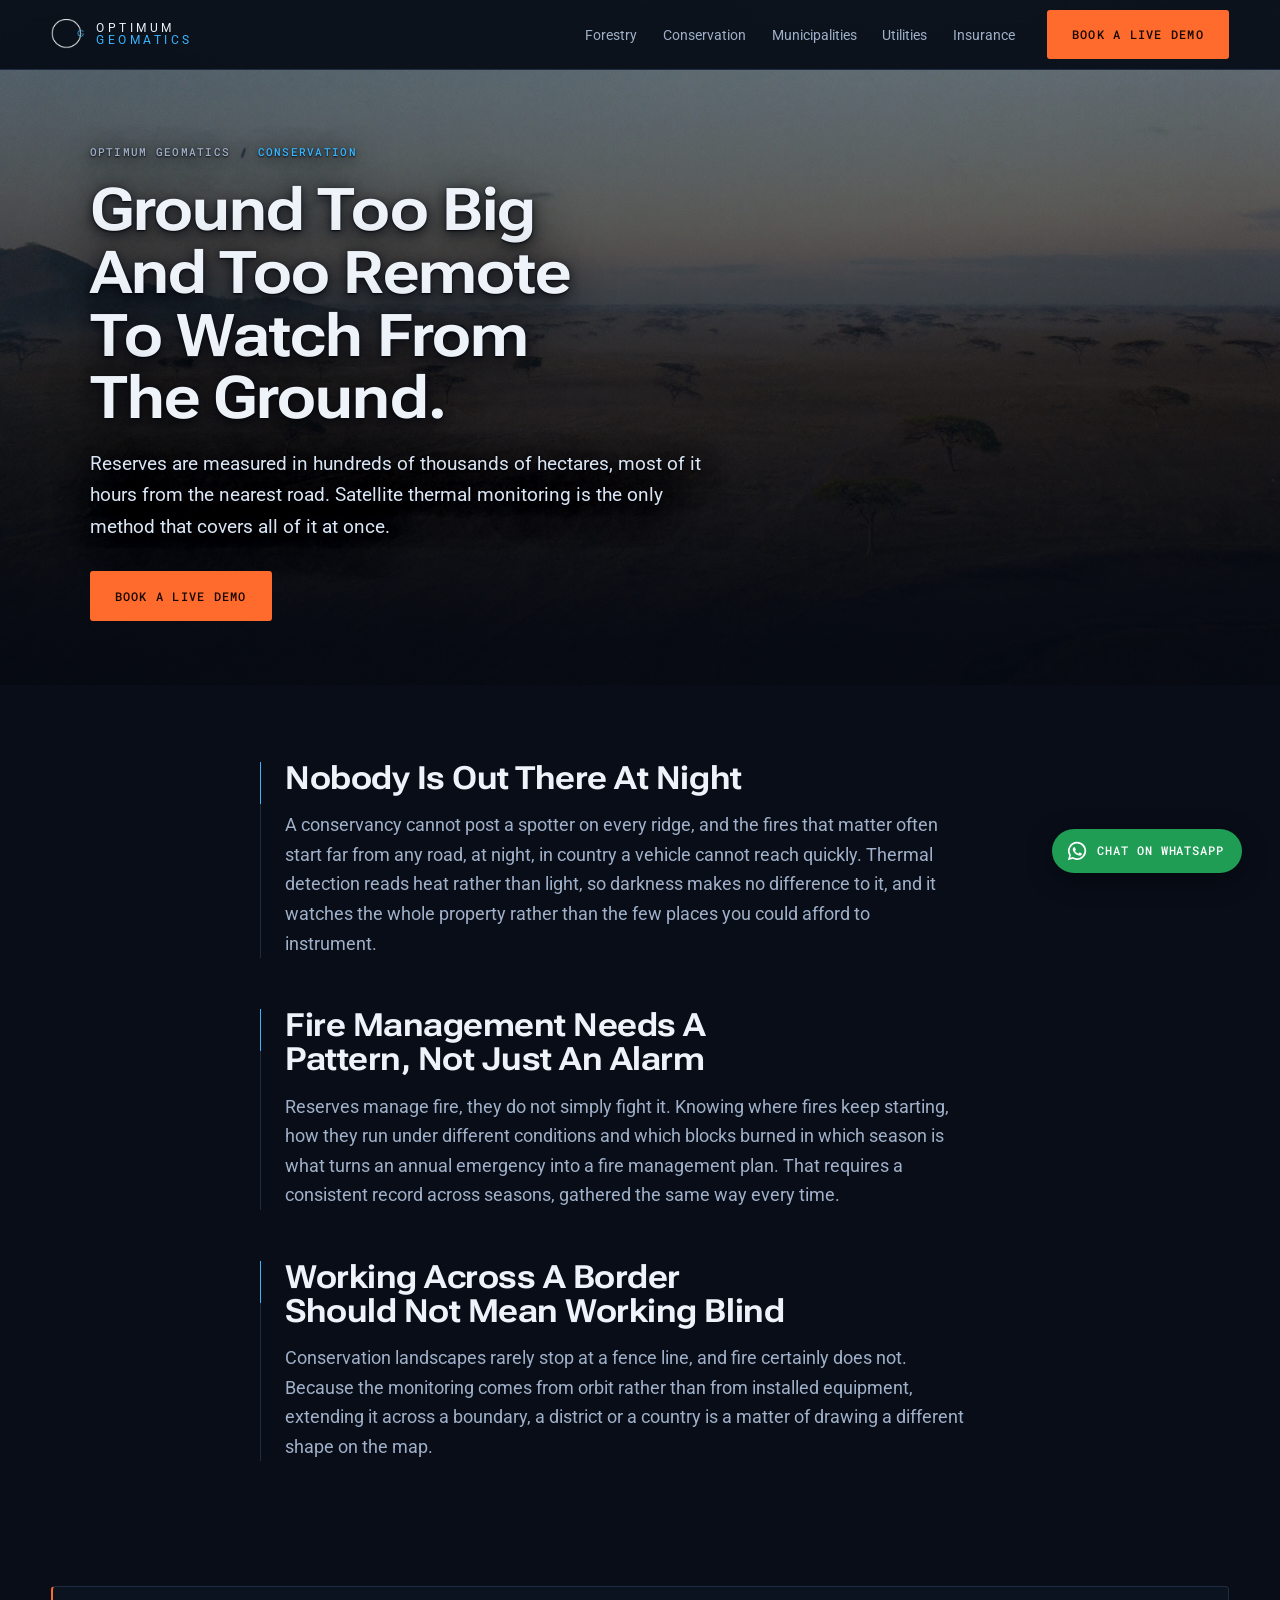
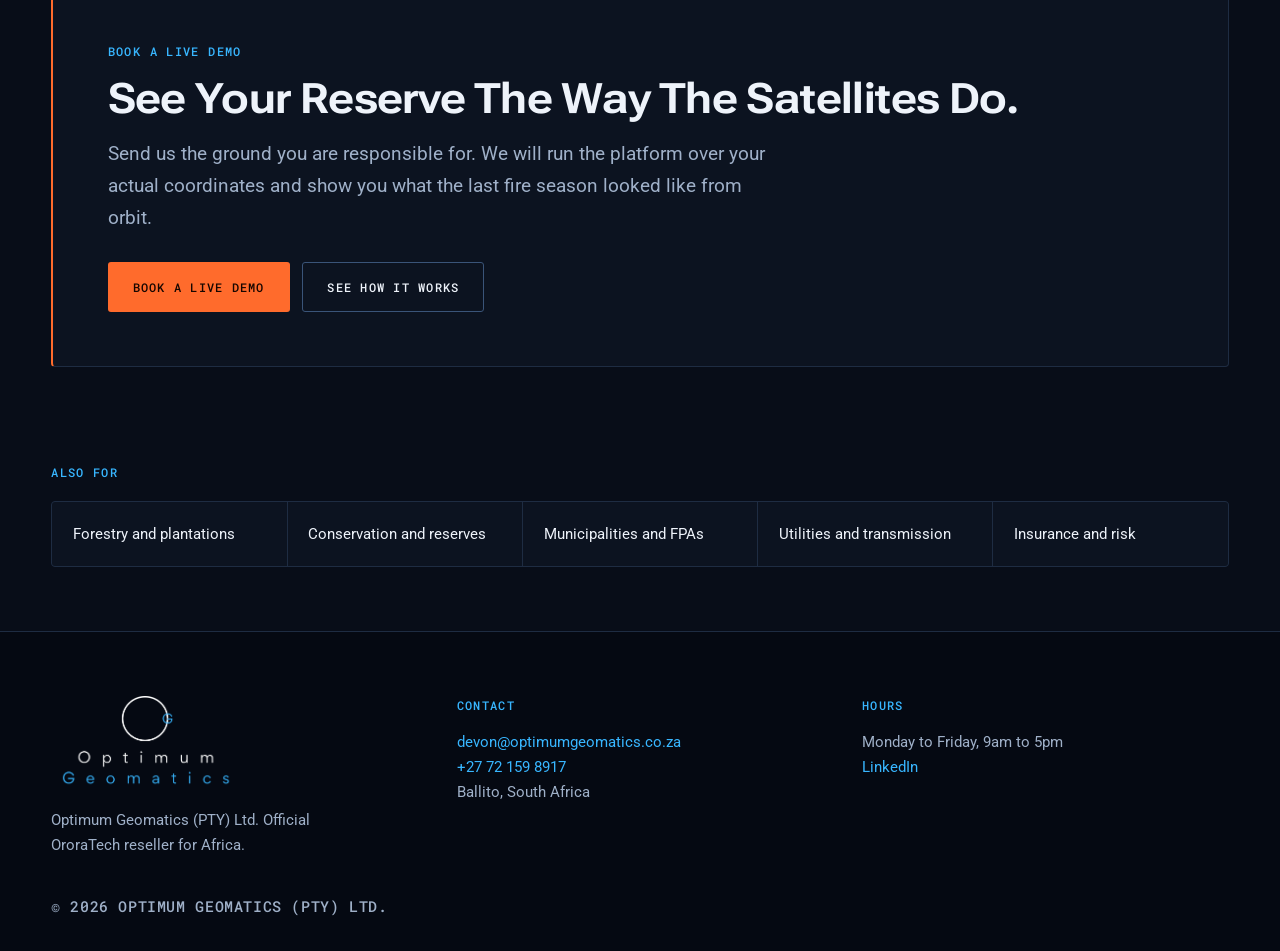
==== conservation/index.html @ ef91b42f "Five industry pages at clean URLs /forestry/ /conservation/ /municipalities/ /utilities/ /insurance/" ====
<!doctype html>
<html lang="en">
<head>
<meta charset="utf-8">
<meta name="viewport" content="width=device-width, initial-scale=1">
<link rel="canonical" href="https://optimumgeomatics.co.za/conservation/">
<title>Wildfire Monitoring For Reserves And Conservancies | Optimum Geomatics</title>
<meta name="description" content="Satellite wildfire detection for national parks, reserves and conservancies across Africa. Monitor remote ground that no tower or patrol can reach.">
<meta name="theme-color" content="#080d18">
<link rel="icon" href="data:image/svg+xml,%3Csvg xmlns='http://www.w3.org/2000/svg' viewBox='0 0 32 32'%3E%3Crect width='32' height='32' rx='7' fill='%23080d18'/%3E%3Ctext x='16' y='23' font-family='Roboto,Arial,sans-serif' font-size='21' font-weight='700' fill='%2338b6ff' text-anchor='middle'%3EG%3C/text%3E%3C/svg%3E">
<meta property="og:type" content="article">
<meta property="og:title" content="Wildfire Monitoring For Reserves And Conservancies | Optimum Geomatics">
<meta property="og:description" content="Satellite wildfire detection for national parks, reserves and conservancies across Africa. Monitor remote ground that no tower or patrol can reach.">
<meta property="og:url" content="https://optimumgeomatics.co.za/conservation/">
<meta property="og:image" content="https://optimumgeomatics.co.za/assets/ind-conservation.jpg">
<meta name="twitter:card" content="summary_large_image">
<script type="application/ld+json">
{"@context":"https://schema.org","@type":"WebPage",
 "url":"https://optimumgeomatics.co.za/conservation/","name":"Wildfire Monitoring For Reserves And Conservancies | Optimum Geomatics","description":"Satellite wildfire detection for national parks, reserves and conservancies across Africa. Monitor remote ground that no tower or patrol can reach.",
 "isPartOf":{"@type":"WebSite","url":"https://optimumgeomatics.co.za/"},
 "about":{"@type":"Service","name":"Ground Too Big And Too Remote To Watch From The Ground.","provider":{"@type":"Organization","name":"Optimum Geomatics (PTY) Ltd","url":"https://optimumgeomatics.co.za/"}},
 "breadcrumb":{"@type":"BreadcrumbList","itemListElement":[
   {"@type":"ListItem","position":1,"name":"Home","item":"https://optimumgeomatics.co.za/"},
   {"@type":"ListItem","position":2,"name":"Conservation","item":"https://optimumgeomatics.co.za/conservation/"}]}}
</script>
<link rel="preload" href="../assets/fonts/robotoflex-latin.woff2" as="font" type="font/woff2" crossorigin>
<link rel="preload" href="../assets/fonts/roboto-latin.woff2" as="font" type="font/woff2" crossorigin>
<link rel="stylesheet" href="../assets/site.css">
<link rel="stylesheet" href="../assets/page.css">
</head>
<body class="subpage">
<a class="skip" href="#main">Skip to content</a>
<div class="env" aria-hidden="true"><div class="env-glow"></div></div>

<nav class="nav solid" aria-label="Main">
  <a class="brand" href="../" aria-label="Optimum Geomatics, home">
    <img class="brand-mark" src="../assets/mark.png" alt="" aria-hidden="true" width="176" height="155">
    <span class="brand-word" aria-hidden="true"><span>Optimum</span><span>Geomatics</span></span>
  </a>
  <ul class="nav-links">
    <li><a href="../forestry/">Forestry</a></li>
    <li><a href="../conservation/">Conservation</a></li>
    <li><a href="../municipalities/">Municipalities</a></li>
    <li><a href="../utilities/">Utilities</a></li>
    <li><a href="../insurance/">Insurance</a></li>
  </ul>
  <a class="btn btn-accent nav-cta" href="../#demo">Book a live demo</a>
</nav>

<header class="phero">
  <img class="phero-img" src="../assets/ind-conservation.jpg" alt="Open African bushveld at first light with scattered acacia trees stretching to the horizon" width="1800" height="1012" fetchpriority="high">
  <div class="phero-inner">
    <nav class="crumbs mono" aria-label="Breadcrumb">
      <a href="../">Optimum Geomatics</a> <span aria-hidden="true">/</span> <span>Conservation</span>
    </nav>
    <h1>Ground Too Big And Too Remote To Watch From The Ground.</h1>
    <p class="lede">Reserves are measured in hundreds of thousands of hectares, most of it hours from the nearest road. Satellite thermal monitoring is the only method that covers all of it at once.</p>
    <a class="btn btn-accent" href="../#demo">Book a live demo</a>
  </div>
</header>

<main id="main" tabindex="-1">
  <section class="prose">
    <article class="pblock reveal">
      <h2>Nobody is out there at night</h2>
      <p>A conservancy cannot post a spotter on every ridge, and the fires that matter often start far from any road, at night, in country a vehicle cannot reach quickly. Thermal detection reads heat rather than light, so darkness makes no difference to it, and it watches the whole property rather than the few places you could afford to instrument.</p>
    </article>
    <article class="pblock reveal">
      <h2>Fire management needs a pattern, not just an alarm</h2>
      <p>Reserves manage fire, they do not simply fight it. Knowing where fires keep starting, how they run under different conditions and which blocks burned in which season is what turns an annual emergency into a fire management plan. That requires a consistent record across seasons, gathered the same way every time.</p>
    </article>
    <article class="pblock reveal">
      <h2>Working across a border should not mean working blind</h2>
      <p>Conservation landscapes rarely stop at a fence line, and fire certainly does not. Because the monitoring comes from orbit rather than from installed equipment, extending it across a boundary, a district or a country is a matter of drawing a different shape on the map.</p>
    </article>
  </section>

  <section class="pcta">
    <div class="pcta-inner reveal">
      <p class="kicker mono">BOOK A LIVE DEMO</p>
      <h2>See Your Reserve The Way The Satellites Do.</h2>
      <p class="lede">Send us the ground you are responsible for. We will run the platform over your actual coordinates and show you what the last fire season looked like from orbit.</p>
      <div class="pcta-row">
        <a class="btn btn-accent" href="../#demo">Book a live demo</a>
        <a class="btn btn-ghost" href="../">See how it works</a>
      </div>
    </div>
  </section>

  <section class="pelse">
    <p class="kicker mono">ALSO FOR</p>
    <ul class="pelse-grid">
      <li><a href="../forestry/">Forestry and plantations</a></li>
      <li><a href="../conservation/">Conservation and reserves</a></li>
      <li><a href="../municipalities/">Municipalities and FPAs</a></li>
      <li><a href="../utilities/">Utilities and transmission</a></li>
      <li><a href="../insurance/">Insurance and risk</a></li>
    </ul>
  </section>
</main>

<a class="wa" href="https://wa.me/27721598917" target="_blank" rel="noopener" aria-label="Chat to us on WhatsApp">
  <svg viewBox="0 0 24 24" aria-hidden="true" focusable="false">
    <path fill="currentColor" d="M12.04 2a9.9 9.9 0 0 0-8.5 14.95L2 22l5.2-1.5A9.9 9.9 0 1 0 12.04 2Zm0 1.9a8 8 0 1 1-4.1 14.86l-.3-.18-3.07.88.9-3-.19-.31A8 8 0 0 1 12.04 3.9Zm-3.2 4.02c-.16 0-.42.06-.64.3-.22.24-.85.83-.85 2.02s.87 2.34.99 2.5c.12.16 1.7 2.72 4.19 3.7 2.07.82 2.5.66 2.95.62.45-.04 1.45-.59 1.66-1.17.2-.57.2-1.06.14-1.16-.06-.1-.22-.16-.46-.28-.24-.12-1.45-.72-1.67-.8-.22-.08-.39-.12-.55.12-.16.24-.63.8-.77.96-.14.16-.28.18-.52.06-.24-.12-1.03-.38-1.96-1.21-.72-.65-1.21-1.45-1.35-1.69-.14-.24-.02-.37.1-.49.11-.11.24-.28.36-.42.12-.14.16-.24.24-.4.08-.16.04-.3-.02-.42-.06-.12-.54-1.33-.75-1.82-.19-.46-.39-.4-.54-.41h-.47Z"/>
  </svg>
  <span class="wa-label">Chat on WhatsApp</span>
</a>

<footer class="foot">
  <div class="foot-grid">
    <div>
      <img src="../assets/logo.png" alt="Optimum Geomatics" width="180" height="40" loading="lazy">
      <p class="foot-note">Optimum Geomatics (PTY) Ltd. Official OroraTech reseller for Africa.</p>
    </div>
    <div>
      <h4 class="mono">CONTACT</h4>
      <p><a href="mailto:devon@optimumgeomatics.co.za">devon@optimumgeomatics.co.za</a></p>
      <p><a href="tel:+27721598917">+27 72 159 8917</a></p>
      <p>Ballito, South Africa</p>
    </div>
    <div>
      <h4 class="mono">HOURS</h4>
      <p>Monday to Friday, 9am to 5pm</p>
      <p><a href="https://www.linkedin.com/company/optimum-geomatics/" rel="noopener">LinkedIn</a></p>
    </div>
  </div>
  <p class="foot-legal mono">&copy; 2026 Optimum Geomatics (PTY) Ltd.</p>
</footer>
<script src="../assets/page.js"></script>
</body>
</html>
---- assets/site.css ----
/* Self-hosted fonts. Google Fonts cost two extra hosts (fonts.googleapis.com then
   fonts.gstatic.com), each with its own DNS, TCP and TLS handshake, and the
   stylesheet was render-blocking. On a high-latency link that was ~700ms of dead
   time before a single word could paint. Same-origin, 132 KB, latin only. */
@font-face{font-family:'Roboto Flex';font-style:normal;font-weight:600 800;
  font-stretch:100% 150%;font-display:swap;
  src:url('fonts/robotoflex-latin.woff2') format('woff2')}
@font-face{font-family:'Roboto';font-style:normal;font-weight:400 500;font-display:swap;
  src:url('fonts/roboto-latin.woff2') format('woff2')}
@font-face{font-family:'Roboto Mono';font-style:normal;font-weight:400 500;font-display:swap;
  src:url('fonts/robotomono-latin.woff2') format('woff2')}

/* Optimum Geomatics
   Palette sampled from the hero footage: orbital indigo, cyan airglow, ember fire line.
   Cyan is the eye. Ember is the heat. */

:root{
  --canvas:#080d18;
  --canvas-deep:#050912;
  --panel:#101827;
  --panel-2:#0c1320;
  --panel-line:#1e2c42;
  --border-int:#3a5478;
  --accent:#ff6b2c;
  --accent-hover:#ff8449;
  --accent-muted:rgba(255,107,44,.16);
  --signal:#38b6ff;
  --signal-dim:rgba(56,182,255,.42);
  --signal-muted:rgba(56,182,255,.16);
  --text:#eef3fa;
  --text-2:#9fb0c8;
  --tshadow:0 1px 2px rgba(4,6,12,.95),0 3px 12px rgba(4,6,12,.8),0 10px 44px rgba(4,6,12,.82);
  --ease:cubic-bezier(.22,.61,.36,1);
  --ease-soft:cubic-bezier(.4,0,.2,1);
  --wrap:min(1180px,92vw);
  --display:"Roboto Flex","Roboto",system-ui,sans-serif;
  --body:"Roboto",system-ui,sans-serif;
  --mono:"Roboto Mono",ui-monospace,monospace;
}

*,*::before,*::after{box-sizing:border-box}
html,body{overflow-x:hidden;overflow-x:clip}
html{scroll-behavior:smooth}
body{
  margin:0;background:var(--canvas);color:var(--text);
  font-family:var(--body);font-size:17px;line-height:1.65;
  -webkit-font-smoothing:antialiased;
}
img{max-width:100%;height:auto;display:block}
a{color:var(--signal);text-decoration:none}
a:hover{color:#7cd0ff}
:focus-visible{outline:2px solid var(--signal);outline-offset:3px;border-radius:4px}

.skip{position:absolute;left:-9999px;top:0;z-index:200;background:var(--panel);color:var(--text);padding:.7rem 1.1rem;border-radius:0 0 8px 0}
.skip:focus{left:0}

/* display type: Roboto, widened, so the family stays but the voice changes */
h1,h2,h3,.hs-title{
  font-family:var(--display);font-weight:700;
  text-transform:capitalize;
  font-variation-settings:"wdth" 130;
  letter-spacing:-.015em;line-height:1.06;margin:0;
  text-wrap:balance;
}
h2{font-size:clamp(2rem,4.4vw,3.4rem)}
h3{font-size:clamp(1.15rem,1.7vw,1.4rem);font-variation-settings:"wdth" 118;line-height:1.2}
p{margin:0}
.mono{font-family:var(--mono);font-weight:500;letter-spacing:.12em;text-transform:uppercase;font-size:.72rem}
.kicker{color:var(--signal);margin-bottom:1rem}
.lede{color:var(--text-2);font-size:clamp(1.02rem,1.5vw,1.2rem);max-width:62ch;margin-top:1.1rem}

/* ---------- the one fixed background environment ---------- */
.env{position:fixed;inset:0;z-index:0;pointer-events:none;background:var(--canvas-deep)}
.graticule{position:absolute;inset:-6%;width:112%;height:112%;color:var(--signal);opacity:.06;
  animation:grat 110s linear infinite}
.grat-lines path{fill:none;stroke:currentColor;stroke-width:.6}
@keyframes grat{from{transform:translate3d(0,0,0)}to{transform:translate3d(-40px,-64px,0)}}
.env-glow{position:absolute;inset:0;
  background:radial-gradient(1200px 700px at 78% 8%,rgba(56,182,255,.09),transparent 62%),
             radial-gradient(900px 620px at 12% 88%,rgba(255,107,44,.06),transparent 64%);
  animation:envdrift 90s var(--ease-soft) infinite alternate;animation-delay:-24s}
@keyframes envdrift{from{opacity:.75;transform:translate3d(0,0,0)}to{opacity:1;transform:translate3d(0,-2.5%,0)}}
.motes{position:absolute;inset:0}
.mote{position:absolute;width:2px;height:2px;border-radius:50%;background:var(--signal);opacity:.3;
  animation:mote linear infinite}
@keyframes mote{from{transform:translate3d(0,20px,0);opacity:0}
  12%{opacity:.34}88%{opacity:.3}to{transform:translate3d(14px,-120px,0);opacity:0}}

/* ---------- nav ---------- */
.nav{position:fixed;top:0;left:0;right:0;z-index:80;display:flex;align-items:center;gap:2rem;
  padding:.85rem max(1.2rem,4vw);
  background:linear-gradient(to bottom,rgba(5,9,18,.86),rgba(5,9,18,0));
  backdrop-filter:blur(2px);transition:background .5s var(--ease),padding .5s var(--ease)}
.nav.solid{background:rgba(6,11,21,.92);backdrop-filter:blur(14px);border-bottom:1px solid var(--panel-line);padding-block:.6rem}
/* The supplied logo is a stacked lockup roughly 2:1, so at nav height its wordmark
   falls to about 8px and disappears. The nav uses the orbit emblem as a mark with the
   name set beside it; the full lockup still ships whole in the footer. */
.brand{display:flex;align-items:center;gap:.7rem;min-width:0}
.brand-mark{width:auto;height:30px}
.brand-word{display:flex;flex-direction:column;line-height:1.12;
  font-family:var(--body);font-size:.72rem;letter-spacing:.3em;text-transform:uppercase;
  white-space:nowrap}
.brand-word span:first-child{color:var(--text)}
.brand-word span:last-child{color:var(--signal)}
@media (max-width:420px){.brand-word{display:none}}
.nav-links{display:flex;gap:1.6rem;list-style:none;margin:0;padding:0;margin-left:auto}
.nav-links a{color:var(--text-2);font-size:.9rem;transition:color .3s var(--ease)}
.nav-links a:hover{color:var(--text)}
.nav-cta{font-size:.86rem;padding:.6rem 1.1rem}

.btn{display:inline-block;font-family:var(--mono);font-size:.78rem;font-weight:500;letter-spacing:.1em;
  text-transform:uppercase;padding:.85rem 1.5rem;border-radius:3px;border:1px solid transparent;
  transition:background .35s var(--ease),color .35s var(--ease),border-color .35s var(--ease),transform .35s var(--ease);
  cursor:pointer}
.btn-accent{background:var(--accent);color:#160600;text-shadow:none}
.btn-accent:hover{background:var(--accent-hover);color:#160600;transform:translateY(-1px)}
.btn-ghost{border-color:var(--border-int);color:var(--text)}
.btn-ghost:hover{border-color:var(--signal);color:var(--text);background:var(--signal-muted)}
@media (pointer:coarse){.btn{min-height:44px;display:inline-flex;align-items:center;justify-content:center}}

/* ---------- the scrub hero ---------- */
.hero{position:relative;z-index:1;height:800vh}
.stage{position:sticky;top:0;height:100vh;overflow:hidden;background:var(--canvas-deep)}
.poster,.stage video{position:absolute;inset:0;width:100%;height:100%;object-fit:cover}
.poster{background-size:cover;background-position:center;transition:opacity .8s var(--ease)}
.stage video{opacity:0;transition:opacity .8s var(--ease);will-change:transform;transform:translateZ(0)}
.stage.video-ready video{opacity:1}
.stage.video-ready .poster{opacity:0}
.stage.video-failed video{display:none}
.scrim{position:absolute;inset:0;pointer-events:none;
  background:radial-gradient(ellipse 120% 92% at 50% 46%,rgba(6,10,20,0) 34%,rgba(6,10,20,.64) 100%)}

.ring{position:absolute;left:50%;bottom:9vh;transform:translateX(-50%) rotate(-90deg);
  width:44px;height:44px;color:var(--signal);opacity:.85;transition:opacity .5s var(--ease)}
.ring circle{transition:stroke-dashoffset .18s linear}
.stage.video-ready .ring{opacity:0}
.cue{position:absolute;left:50%;bottom:9vh;transform:translateX(-50%);width:26px;height:26px;color:var(--signal);opacity:.8;
  animation:cue 2.6s var(--ease-soft) infinite}
@keyframes cue{0%,100%{transform:translateX(-50%) translateY(0)}50%{transform:translateX(-50%) translateY(7px)}}

/* the signature: the detection reticle */
.reticle{position:absolute;width:min(30vh,270px);height:min(30vh,270px);color:var(--signal);
  left:var(--rx,62%);top:var(--ry,62%);transform:translate(-50%,-50%) scale(var(--rs,1));
  opacity:var(--ro,0);pointer-events:none;
  transition:opacity .4s var(--ease)}
.ret-box{opacity:var(--rlock,0);transition:opacity .35s var(--ease)}
.ret-corners{opacity:var(--rlock,0)}
.ret-ring{opacity:calc(1 - var(--rlock,0) * .45)}
.hud{position:absolute;left:max(1.4rem,4vw);bottom:8vh;display:flex;gap:1.1rem;
  padding:.5rem .8rem;opacity:var(--ro,0);transition:opacity .4s var(--ease);pointer-events:none}
.hud span{font-family:var(--mono);font-size:.68rem;letter-spacing:.1em;color:var(--signal);
  font-variant-numeric:tabular-nums}
.chip{background:rgba(6,10,20,.55);border:1px solid var(--signal-muted);border-radius:10px;
  backdrop-filter:blur(10px);text-shadow:0 1px 3px rgba(4,6,12,.85)}

/* caption bands */
.bands{position:absolute;inset:0}
/* z-index:0 is load-bearing: it gives each band its own stacking context so the
   scrim's z-index:-1 stays inside the band. Without it the scrim escapes and paints
   behind the video, which makes every legibility guarantee on this page a lie. */
.band{position:absolute;left:0;right:0;z-index:0;padding-inline:max(1.4rem,7vw);
  opacity:var(--o,0);pointer-events:none;text-shadow:var(--tshadow)}
.band .btn{text-shadow:none}
/* The per-band scrim. The ellipse is deliberately far taller than the text box:
   a scrim sized to the words has its falloff running straight through them, which
   measured 1.98:1 over the white cloud deck. Oversized, the text sits in the
   gradient's plateau and the frame corners stay live. */
.band::before{content:"";position:absolute;inset:-300% -8%;pointer-events:none;z-index:-1;
  opacity:calc(.25 + .75*var(--k,1));
  background:radial-gradient(ellipse 68% 44% at 50% 50%,rgba(4,6,14,var(--sa,.66)) 0%,rgba(4,6,14,calc(var(--sa,.66)*.82)) 40%,rgba(4,6,14,0) 74%)}
.band:nth-child(1){top:20vh;--sa:.52}
.band:nth-child(2){top:20vh;--sa:.54}
.band:nth-child(3){top:18vh;--sa:.76}   /* the cloud deck is the brightest footage in the film */
.band:nth-child(4){top:18vh;--sa:.62}
.band-settle{top:auto;bottom:12vh;--sa:.62}
/* The settle sits over the brightest part of the resting frame, the glow above the
   fire line, so its scrim is anchored to the bottom edge and centred on the headline
   rather than on the block. Measured at 2.65:1 before this. */
.band-settle::before{inset:-150% -8% -55% -8%;
  background:radial-gradient(ellipse 80% 52% at 46% 48%,rgba(4,6,14,var(--sa,.9)) 0%,rgba(4,6,14,calc(var(--sa,.9)*.88)) 46%,rgba(4,6,14,0) 80%)}

.band h1,.band .line{
  font-family:var(--display);font-weight:700;font-variation-settings:"wdth" 128;
  text-transform:capitalize;
  font-size:clamp(2.1rem,5.4vw,4.3rem);line-height:1.04;letter-spacing:-.02em;
  max-width:19ch;margin:0}
.band-settle .line-xl{font-size:clamp(2.6rem,7.4vw,6rem);max-width:14ch}
.band-settle{text-align:left}
.settle-sub{margin-top:1.2rem;max-width:46ch;color:#dbe6f4;font-size:clamp(1rem,1.5vw,1.22rem);
  opacity:var(--ks,1)}
.settle-cta{display:flex;flex-wrap:wrap;gap:.8rem;margin-top:1.8rem;opacity:var(--kb,1);pointer-events:auto}
.band-settle .kicker{opacity:var(--kk,1)}

/* split-text entrance primitives: transform and opacity only */
.w{display:inline-block;white-space:pre}
.c{display:inline-block}
.sr{position:absolute;width:1px;height:1px;overflow:hidden;clip:rect(0 0 0 0);white-space:nowrap}

[data-entrance="depth"] .w{--kc:clamp(0,(var(--k,0) - var(--th,0))*2.6,1);opacity:var(--kc);
  transform:scale(calc(.8 + .2*var(--kc)))}
[data-entrance="drift"] .w{--kc:clamp(0,(var(--k,0) - var(--th,0))*2.8,1);opacity:var(--kc);
  transform:translateY(calc((1 - var(--kc))*-28px))}
[data-entrance="part"] .w{--kc:clamp(0,(var(--k,0) - var(--th,0))*2.6,1);opacity:var(--kc);
  transform:translateX(calc((1 - var(--kc))*var(--jx,0px)))}
[data-entrance="blur"] .vis{position:relative;display:inline-block}
[data-entrance="blur"] .soft{position:absolute;inset:0;filter:blur(11px);opacity:calc(1 - var(--k,0))}
[data-entrance="blur"] .sharp{opacity:var(--k,0)}
[data-entrance="rise"] .w{--kc:clamp(0,(var(--k,0) - var(--th,0))*2.4,1);opacity:var(--kc);
  transform:translateY(calc((1 - var(--kc))*30px))}

/* ---------- the designed static hero ---------- */
.hero-static{display:none;position:relative;z-index:1;min-height:100svh;overflow:hidden;
  align-items:flex-end;padding:8rem max(1.4rem,7vw) 4rem}
.hero-static-media{position:absolute;inset:0;background-size:cover;background-position:52% 62%}
.hero-static::after{content:"";position:absolute;inset:0;
  background:linear-gradient(to top,rgba(5,9,18,.94) 4%,rgba(5,9,18,.55) 44%,rgba(5,9,18,.3) 100%)}
.hero-static-inner{position:relative;z-index:2;text-shadow:var(--tshadow)}
.hero-static-inner .btn{text-shadow:none}
.hs-title{font-size:clamp(2.6rem,13vw,4.4rem);margin-block:.4rem .9rem}
.hs-sub{color:#dbe6f4;max-width:34ch;margin-bottom:2rem}

/* ---------- shared section furniture ---------- */
main{position:relative;z-index:2;background:var(--canvas)}
section{padding-block:clamp(3rem,6vw,5.25rem);position:relative}
.sec-head{width:var(--wrap);margin-inline:auto;max-width:74ch}
section > .cov-grid,section > .cust-grid,section > .mod-grid,section > .chain-list,section > .trust,section > .scale-grid,
section > .who-grid,.scan-stage{width:var(--wrap);margin-inline:auto}

.reveal{opacity:0;transform:translateY(22px);
  transition:opacity .85s var(--ease),transform .85s var(--ease)}
.reveal.in{opacity:1;transform:none}

/* 6.1 stats: a tight instrument row, unlike anything adjacent */
.stats{width:var(--wrap);margin-inline:auto;display:grid;gap:1px;
  grid-template-columns:repeat(auto-fit,minmax(220px,1fr));
  background:var(--panel-line);border:1px solid var(--panel-line);border-radius:4px;
  padding:0;margin-top:0;overflow:hidden}
.stats{padding-block:0}
.stat{background:var(--panel-2);padding:2.2rem 1.6rem}
.stat-n{font-size:clamp(1.9rem,3.4vw,2.7rem);color:var(--signal);letter-spacing:.02em;
  text-transform:none;font-variant-numeric:tabular-nums;line-height:1}
.stat-l{color:var(--text-2);font-size:.94rem;margin-top:.7rem;max-width:26ch}

/* 6.2 coverage: three columns, hairline dividers, no cards */
.cov-grid{display:grid;gap:0;grid-template-columns:repeat(auto-fit,minmax(240px,1fr));margin-top:2.4rem}
.cov{padding:2rem 1.8rem 2rem 0;border-top:1px solid var(--panel-line)}
.cov + .cov{padding-left:1.8rem;border-left:1px solid var(--panel-line)}
.cov h3{margin-bottom:1rem}
.cov-good,.cov-gap{font-size:.96rem;margin-top:.8rem;color:var(--text-2);padding-left:1rem;position:relative}
.cov-good::before,.cov-gap::before{content:"";position:absolute;left:0;top:.62em;width:5px;height:5px;border-radius:50%}
.cov-good::before{background:var(--signal)}
.cov-gap::before{background:var(--accent)}
.cov-ours{position:relative}
.cov-ours::after{content:"";position:absolute;left:1.8rem;right:0;top:-1px;height:2px;background:var(--signal)}

/* 6.3 customers: asymmetric, one hero card + two */
.cust-grid{display:grid;gap:1.4rem;grid-template-columns:1fr 1fr;margin-top:2.4rem}
.cust-hero{grid-column:1/-1}
.cust{background:var(--panel-2);border:1px solid var(--panel-line);border-radius:4px;overflow:hidden;
  transition:border-color .5s var(--ease)}
.cust:hover{border-color:var(--border-int)}
.cust-media{overflow:hidden;position:relative;background:var(--panel)}
.cust-media img{width:100%;transition:transform 1.2s var(--ease)}
.cust:hover .cust-media img{transform:scale(1.03)}
.cust-hero .cust-media{aspect-ratio:16/7}
.cust-hero .cust-media img{height:100%;object-fit:cover}
.cust-body{padding:1.7rem}
.cust-meta{color:var(--signal);margin-top:.5rem}
.cust-body p:last-child{color:var(--text-2);margin-top:.9rem;font-size:.98rem;max-width:52ch}

/* 6.4 the interactive scan */
.scan-stage{margin-top:3rem;display:flex;flex-direction:column;align-items:center;gap:1.6rem}
.scan-plate{position:relative;width:100%;border:1px solid var(--panel-line);border-radius:4px;overflow:hidden;
  background:var(--panel)}
.scan-plate img{width:100%;display:block}
.scan-ir{position:absolute;inset:0;height:100%;object-fit:cover;opacity:var(--p,0)}
.scan-ret{position:absolute;width:16%;color:var(--signal);left:44%;top:38%;
  transform:translate(-50%,-50%);opacity:calc(clamp(0,(var(--p,0) - .68)*3.5,1))}
.scan-readout{position:absolute;left:1rem;bottom:1rem;display:flex;gap:1rem;padding:.5rem .8rem;
  color:var(--signal);opacity:calc(clamp(0,(var(--p,0) - .72)*3.6,1));font-variant-numeric:tabular-nums}
.scan-btn{position:relative;overflow:hidden;background:var(--panel);border:1px solid var(--border-int);
  color:var(--text);font-family:var(--mono);font-size:.78rem;letter-spacing:.1em;text-transform:uppercase;
  padding:.95rem 2.2rem;border-radius:3px;cursor:pointer;min-height:44px;
  transition:border-color .4s var(--ease)}
.scan-btn:hover{border-color:var(--signal)}
.scan-fill{position:absolute;inset:0;background:var(--signal-muted);transform-origin:left;
  transform:scaleX(var(--p,0))}
.scan-label{position:relative}
.scan-done{color:var(--signal);font-size:.95rem;text-align:center;
  opacity:calc(clamp(0,(var(--p,0) - .92)*12,1));transition:opacity .4s var(--ease)}

/* 6.5 platform: numbered media cards, different skeleton to 6.4 */
.mod-grid{display:grid;gap:1.2rem;grid-template-columns:repeat(auto-fit,minmax(300px,1fr));margin-top:2.4rem}
.mod{background:var(--panel-2);border:1px solid var(--panel-line);border-radius:4px;padding:0 0 1.6rem;
  overflow:hidden}
.mod-shot{aspect-ratio:16/10;background:var(--panel);border-bottom:1px solid var(--panel-line);overflow:hidden}
.mod-shot img{width:100%;height:100%;object-fit:cover}
.mod-n{color:var(--signal);padding:1.3rem 1.4rem .4rem}
.mod h3{padding-inline:1.4rem}
.mod p{padding:.7rem 1.4rem 0;color:var(--text-2);font-size:.96rem}

/* 6.6 the alert chain: a vertical timeline, nothing like the grid above */
.chain{overflow:hidden}
.chain-list{list-style:none;margin:2.4rem auto 0;padding:0;position:relative;max-width:820px}
.chain-list li{position:relative;padding:0 0 2.6rem 4.2rem}
.chain-list li::before{content:"";position:absolute;left:11px;top:.55em;width:9px;height:9px;border-radius:50%;
  background:var(--canvas);border:2px solid var(--signal)}
.chain-n{position:absolute;left:2.2rem;top:.1em;color:var(--signal);opacity:.5}
.chain-list h3{margin-bottom:.4rem}
.chain-list p{color:var(--text-2);font-size:.98rem}
.chain-line{position:absolute;left:calc(50% - 410px + 15px);top:0;width:2px;height:100%;color:var(--signal-dim);
  pointer-events:none}
.chain-line path{stroke-dasharray:800;stroke-dashoffset:calc(800 - 800*var(--draw,0))}

/* 6.7 who: a plain list of rules, no cards at all */
.who-grid{list-style:none;margin:2.4rem auto 0;padding:0;display:grid;gap:0;
  grid-template-columns:repeat(auto-fit,minmax(300px,1fr))}
.who-grid li{padding:1.7rem 1.6rem 1.7rem 0;border-top:1px solid var(--panel-line)}
.who-grid p{color:var(--text-2);font-size:.95rem;margin-top:.4rem}

/* 6.8 local: one wide statement panel */
.local{position:relative}
.local-inner{width:var(--wrap);margin-inline:auto;background:var(--panel-2);
  border:1px solid var(--panel-line);border-left:2px solid var(--signal);border-radius:4px;
  padding:clamp(2rem,5vw,3.6rem)}
.local-list{list-style:none;margin:2rem 0 0;padding:0;display:grid;gap:.7rem;
  grid-template-columns:repeat(auto-fit,minmax(260px,1fr))}
.local-list li{padding-left:1.5rem;position:relative;color:var(--text-2);font-size:.98rem}
.local-list li::before{content:"";position:absolute;left:0;top:.62em;width:7px;height:1px;background:var(--signal)}


/* 6.10 the demo */
.demo{display:grid;gap:clamp(2rem,5vw,4rem);grid-template-columns:1fr 1fr;
  width:var(--wrap);margin-inline:auto;align-items:start}
.demo-form{display:grid;gap:1rem;grid-template-columns:1fr 1fr;
  background:var(--panel-2);border:1px solid var(--panel-line);border-radius:4px;padding:clamp(1.6rem,3vw,2.4rem)}
.demo-form label{display:flex;flex-direction:column;gap:.45rem;font-family:var(--mono);
  font-size:.68rem;letter-spacing:.1em;text-transform:uppercase;color:var(--text-2)}
.demo-form .wide{grid-column:1/-1}
.demo-form input{background:var(--canvas);border:1px solid var(--border-int);border-radius:3px;
  padding:.75rem .8rem;color:var(--text);font-family:var(--body);font-size:1rem;letter-spacing:normal;
  text-transform:none;transition:border-color .35s var(--ease)}
.demo-form input:focus{border-color:var(--signal);outline:none}
.demo-form input:user-invalid{border-color:var(--accent)}
.demo-form button{grid-column:1/-1;justify-self:start;margin-top:.4rem}
.form-note{grid-column:1/-1;color:var(--signal);min-height:1.2em;text-transform:none;letter-spacing:.02em;
  font-size:.82rem}

/* ---------- footer ---------- */
.foot{position:relative;z-index:2;background:var(--canvas-deep);border-top:1px solid var(--panel-line);
  padding:4rem max(1.4rem,4vw) 2rem}
.foot-grid{width:var(--wrap);margin-inline:auto;display:grid;gap:2.4rem;
  grid-template-columns:repeat(auto-fit,minmax(230px,1fr))}
.foot img{height:32px;width:auto}
.foot-note{color:var(--text-2);font-size:.92rem;margin-top:1rem;max-width:34ch}
.foot h4{color:var(--signal);margin:0 0 .9rem}
.foot p{color:var(--text-2);font-size:.95rem}
.foot-legal{width:var(--wrap);margin:2.2rem auto 0;color:#5c6d85;text-transform:none;letter-spacing:.04em}

/* ---------- short screens: the small overlays have no room ---------- */
@media (max-height:560px){.hud,.cue,.ring{display:none}}

/* ---------- responsive ---------- */
@media (max-width:860px){
  .nav-links{display:none}
  .cust-grid{grid-template-columns:1fr}
  .demo{grid-template-columns:1fr}
  .demo-form{grid-template-columns:1fr}
  .cov + .cov{padding-left:0;border-left:0}
  .cov{padding-right:0}
}

/* ---------- the five static-hero gates ----------
   These five queries are character-identical to the GATES array in site.js. */
@media (max-width: 720px){.hero{display:none}.hero-static{display:flex}}
@media (orientation: portrait) and (max-width: 1024px){.hero{display:none}.hero-static{display:flex}}
@media (orientation: portrait) and (pointer: coarse){.hero{display:none}.hero-static{display:flex}}
@media (orientation: landscape) and (pointer: coarse) and (max-height: 560px){.hero{display:none}.hero-static{display:flex}}
@media (prefers-reduced-motion: reduce){.hero{display:none}.hero-static{display:flex}}

/* ---------- reduced motion, honoured completely ---------- */
@media (prefers-reduced-motion: reduce){
  html{scroll-behavior:auto}
  *,*::before,*::after{
    animation-duration:.001ms !important;animation-iteration-count:1 !important;
    transition-duration:.001ms !important;transition-delay:0ms !important}
  .reveal{opacity:1;transform:none}
  .scan-ir{opacity:1}
  .scan-ret,.scan-readout,.scan-done{opacity:1}
  .chain-line path{stroke-dashoffset:0}
  .motes{display:none}
}

/* pause every loop off-screen and on hidden tabs */
body.paused *,body.paused *::before,body.paused *::after{animation-play-state:paused !important}

/* the static hero's composed image, loaded only when the gates show it */
.hero-static-media{background-image:url('hero-ending.jpg')}


/* the footer shows the supplied lockup whole, at a readable size */
.foot img{height:auto;width:190px}

/* the customer trust row: type lockups now, official logo files when they land */
.trust{list-style:none;margin:2.2rem auto 0;padding:0;display:grid;gap:1px;
  grid-template-columns:repeat(auto-fit,minmax(220px,1fr));
  background:var(--panel-line);border:1px solid var(--panel-line);border-radius:4px;overflow:hidden}
.trust-item{background:var(--panel-2);display:flex;align-items:center;justify-content:center;
  min-height:104px;padding:1.4rem}
.trust-name{font-family:var(--mono);font-size:.76rem;font-weight:500;letter-spacing:.18em;
  text-transform:uppercase;color:var(--text-2);text-align:center;line-height:1.5;
  transition:color .4s var(--ease)}
.trust-item:hover .trust-name{color:var(--text)}
.trust-item img{max-height:46px;width:auto;object-fit:contain}

/* module captions and the wide fire-spread card */
.mod-cap{padding:.9rem 1.4rem 0;color:var(--signal);opacity:.72;font-size:.62rem}
.mod-wide{grid-column:auto}
@media (max-width:760px){.mod-wide{grid-column:auto}}

/* full-bleed image band: breaks the column rhythm so no two neighbours match */
.bleed{margin:0;position:relative;overflow:hidden}
.bleed img{width:100%;height:clamp(320px,52vh,600px);object-fit:cover;display:block}
.bleed figcaption{position:absolute;left:0;right:0;bottom:0;
  padding:clamp(3rem,9vh,7rem) max(1.4rem,7vw) clamp(1.6rem,4vh,2.6rem);
  background:linear-gradient(to top,rgba(5,9,18,.96) 12%,rgba(5,9,18,.55) 58%,rgba(5,9,18,0) 100%);
  color:var(--text);font-size:clamp(1rem,1.5vw,1.18rem)}
.bleed-cap{display:block;max-width:64ch}
.bleed figcaption .mono{display:block;color:var(--signal);margin-bottom:.7rem}

/* WhatsApp chat button. Collapses to a circle on small screens so it never
   sits on top of the content, and gets out of the way on short viewports. */
.wa{position:fixed;right:max(1rem,3vw);bottom:max(1rem,3vh);z-index:90;
  display:inline-flex;align-items:center;gap:.6rem;
  padding:.7rem 1.1rem .7rem .85rem;border-radius:999px;
  background:#1f9d55;color:#fff;font-family:var(--mono);font-size:.72rem;
  font-weight:500;letter-spacing:.08em;text-transform:uppercase;
  box-shadow:0 6px 26px rgba(0,0,0,.42);
  transition:transform .35s var(--ease),background .35s var(--ease)}
.wa:hover{background:#25b364;color:#fff;transform:translateY(-2px)}
.wa svg{width:22px;height:22px;flex:none}
@media (max-width:720px){
  .wa{padding:.85rem;gap:0}
  .wa-label{position:absolute;width:1px;height:1px;overflow:hidden;clip:rect(0 0 0 0);white-space:nowrap}
}
@media (max-height:520px){.wa{display:none}}

/* Title Case is for headings only. Mono labels are already uppercase, and the
   readouts must keep their exact casing. */
.mono,.btn,.hud span,.scan-readout,.foot-legal,.brand-word{text-transform:uppercase}
.stat-n,.mod-cap{text-transform:none}

/* the platform-scale band: a different skeleton to the cards above it */
.scale-grid{list-style:none;margin:2.4rem auto 0;padding:0;display:grid;gap:1px;
  grid-template-columns:repeat(auto-fit,minmax(210px,1fr));
  background:var(--panel-line);border:1px solid var(--panel-line);border-radius:4px;overflow:hidden}
.scale-grid li{background:var(--panel-2);padding:1.9rem 1.5rem;display:flex;flex-direction:column;gap:.55rem}
.scale-n{font-size:clamp(1.7rem,3vw,2.35rem);color:var(--signal);line-height:1;
  letter-spacing:.01em;text-transform:none;font-variant-numeric:tabular-nums}
.scale-l{color:var(--text-2);font-size:.93rem;max-width:24ch}
.scale-src{width:var(--wrap);margin:1rem auto 0;color:#5c6d85;text-align:right;font-size:.62rem}

/* the customer quote */
.quote{width:var(--wrap);margin:1.4rem auto 0;padding:clamp(1.8rem,4vw,2.8rem);
  background:var(--panel-2);border:1px solid var(--panel-line);border-left:2px solid var(--signal);
  border-radius:4px}
.quote blockquote{margin:0;font-family:var(--display);font-weight:600;
  font-variation-settings:"wdth" 112;font-size:clamp(1.1rem,2vw,1.5rem);line-height:1.4;
  letter-spacing:-.01em;max-width:58ch;text-transform:none}
.quote blockquote::before{content:"\201C"}
.quote blockquote::after{content:"\201D"}
.quote figcaption{display:flex;flex-direction:column;gap:.35rem;margin-top:1.4rem}
.quote-who{font-weight:500}
.quote-where{color:var(--signal)}
.quote-src{color:#5c6d85;font-size:.82rem}

/* the reseller lockup: their mark sits with the hero, not bolted beside it */
.reseller{display:flex;align-items:center;gap:.9rem;flex-wrap:wrap;margin-bottom:1.1rem}
.reseller .mono{color:var(--text-2);letter-spacing:.16em;font-size:.66rem;white-space:nowrap}
.reseller img{height:clamp(20px,2.1vw,26px);width:auto;
  filter:drop-shadow(0 2px 10px rgba(4,6,12,.75))}
/* a hairline between the words and their mark, so it reads as one lockup */
.reseller .mono::after{content:"";display:inline-block;width:1.4rem;height:1px;
  background:var(--signal-dim);vertical-align:middle;margin-left:.9rem}
.band-settle .reseller{opacity:var(--kk,1)}
@media (max-width:420px){
  .reseller{gap:.6rem}
  .reseller .mono::after{width:.8rem;margin-left:.6rem}
}

/* the who-it-is-for cards now lead somewhere */
.who-grid li{padding:0;border-top:1px solid var(--panel-line)}
.who-grid a{display:block;padding:1.7rem 1.6rem 1.7rem 0;color:var(--text);
  transition:color .35s var(--ease)}
.who-grid a:hover{color:var(--text)}
.who-grid a:hover h3{color:var(--signal)}
.who-grid h3{transition:color .35s var(--ease)}
.who-go{display:inline-block;margin-top:.9rem;color:var(--signal);opacity:.75;
  transition:transform .35s var(--ease),opacity .35s var(--ease)}
.who-go::after{content:" \2192"}
.who-grid a:hover .who-go{opacity:1;transform:translateX(3px)}
---- assets/page.css ----
/* Industry pages. Shares every token, the type trio and the components with the
   homepage, then adds the handful of pieces a text page needs. Deliberately a
   different shape to the homepage: static image hero, one reading column, no
   scroll journey. A page someone lands on from a search wants to be readable
   in two seconds, not performed. */

.subpage{background:var(--canvas)}
.subpage .env{background:var(--canvas-deep)}
.subpage .env-glow{
  background:radial-gradient(1100px 620px at 82% 4%,rgba(56,182,255,.10),transparent 62%),
             radial-gradient(820px 560px at 8% 92%,rgba(255,107,44,.05),transparent 64%)}

/* ---------- the page hero ---------- */
.phero{position:relative;z-index:1;min-height:min(70vh,620px);display:flex;align-items:flex-end;
  overflow:hidden;padding:9rem max(1.4rem,7vw) clamp(2.4rem,5vw,4rem)}
.phero-img{position:absolute;inset:0;width:100%;height:100%;object-fit:cover;z-index:-2}
.phero::after{content:"";position:absolute;inset:0;z-index:-1;
  background:linear-gradient(to top,rgba(5,9,18,.96) 6%,rgba(5,9,18,.72) 42%,rgba(5,9,18,.42) 100%)}
.phero-inner{position:relative;width:var(--wrap);margin-inline:auto;text-shadow:var(--tshadow)}
.phero-inner .btn{text-shadow:none;margin-top:1.8rem}
.phero h1{font-size:clamp(2rem,5vw,3.7rem);max-width:18ch;margin-bottom:1rem}
.phero .lede{max-width:56ch;color:#dbe6f4}

.crumbs{color:var(--signal);margin-bottom:1.1rem;display:flex;gap:.6rem;align-items:center;
  flex-wrap:wrap;font-size:.66rem}
.crumbs a{color:var(--text-2)}
.crumbs a:hover{color:var(--text)}
.crumbs span[aria-hidden]{color:var(--panel-line)}

/* ---------- the reading column ---------- */
.prose{width:var(--wrap);margin-inline:auto;max-width:760px;
  padding-block:clamp(3rem,6vw,5rem);display:grid;gap:clamp(2.2rem,4vw,3.2rem)}
.pblock h2{font-size:clamp(1.4rem,2.6vw,2rem);margin-bottom:.9rem}
.pblock p{color:var(--text-2);font-size:clamp(1rem,1.4vw,1.12rem);max-width:68ch}
.pblock{padding-left:1.5rem;border-left:1px solid var(--panel-line);position:relative}
.pblock::before{content:"";position:absolute;left:-1px;top:0;width:1px;height:2.6rem;background:var(--signal)}

/* ---------- the call to action ---------- */
.pcta{padding-block:clamp(2rem,4vw,3rem)}
.pcta-inner{width:var(--wrap);margin-inline:auto;background:var(--panel-2);
  border:1px solid var(--panel-line);border-left:2px solid var(--accent);border-radius:4px;
  padding:clamp(2rem,5vw,3.4rem)}
.pcta h2{font-size:clamp(1.7rem,3.4vw,2.6rem)}
.pcta-row{display:flex;flex-wrap:wrap;gap:.8rem;margin-top:1.8rem}

/* ---------- the sibling pages ---------- */
.pelse{width:var(--wrap);margin-inline:auto;padding-block:clamp(2rem,4vw,3rem) clamp(3rem,6vw,4rem)}
.pelse-grid{list-style:none;margin:1.2rem 0 0;padding:0;display:grid;gap:1px;
  grid-template-columns:repeat(auto-fit,minmax(210px,1fr));
  background:var(--panel-line);border:1px solid var(--panel-line);border-radius:4px;overflow:hidden}
.pelse-grid a{display:block;background:var(--panel-2);padding:1.2rem 1.3rem;color:var(--text);
  font-size:.96rem;transition:background .35s var(--ease),color .35s var(--ease)}
.pelse-grid a:hover{background:var(--panel);color:var(--signal)}

@media (max-width:860px){
  .subpage .nav-links{display:none}
  .phero{padding-top:7rem}
}
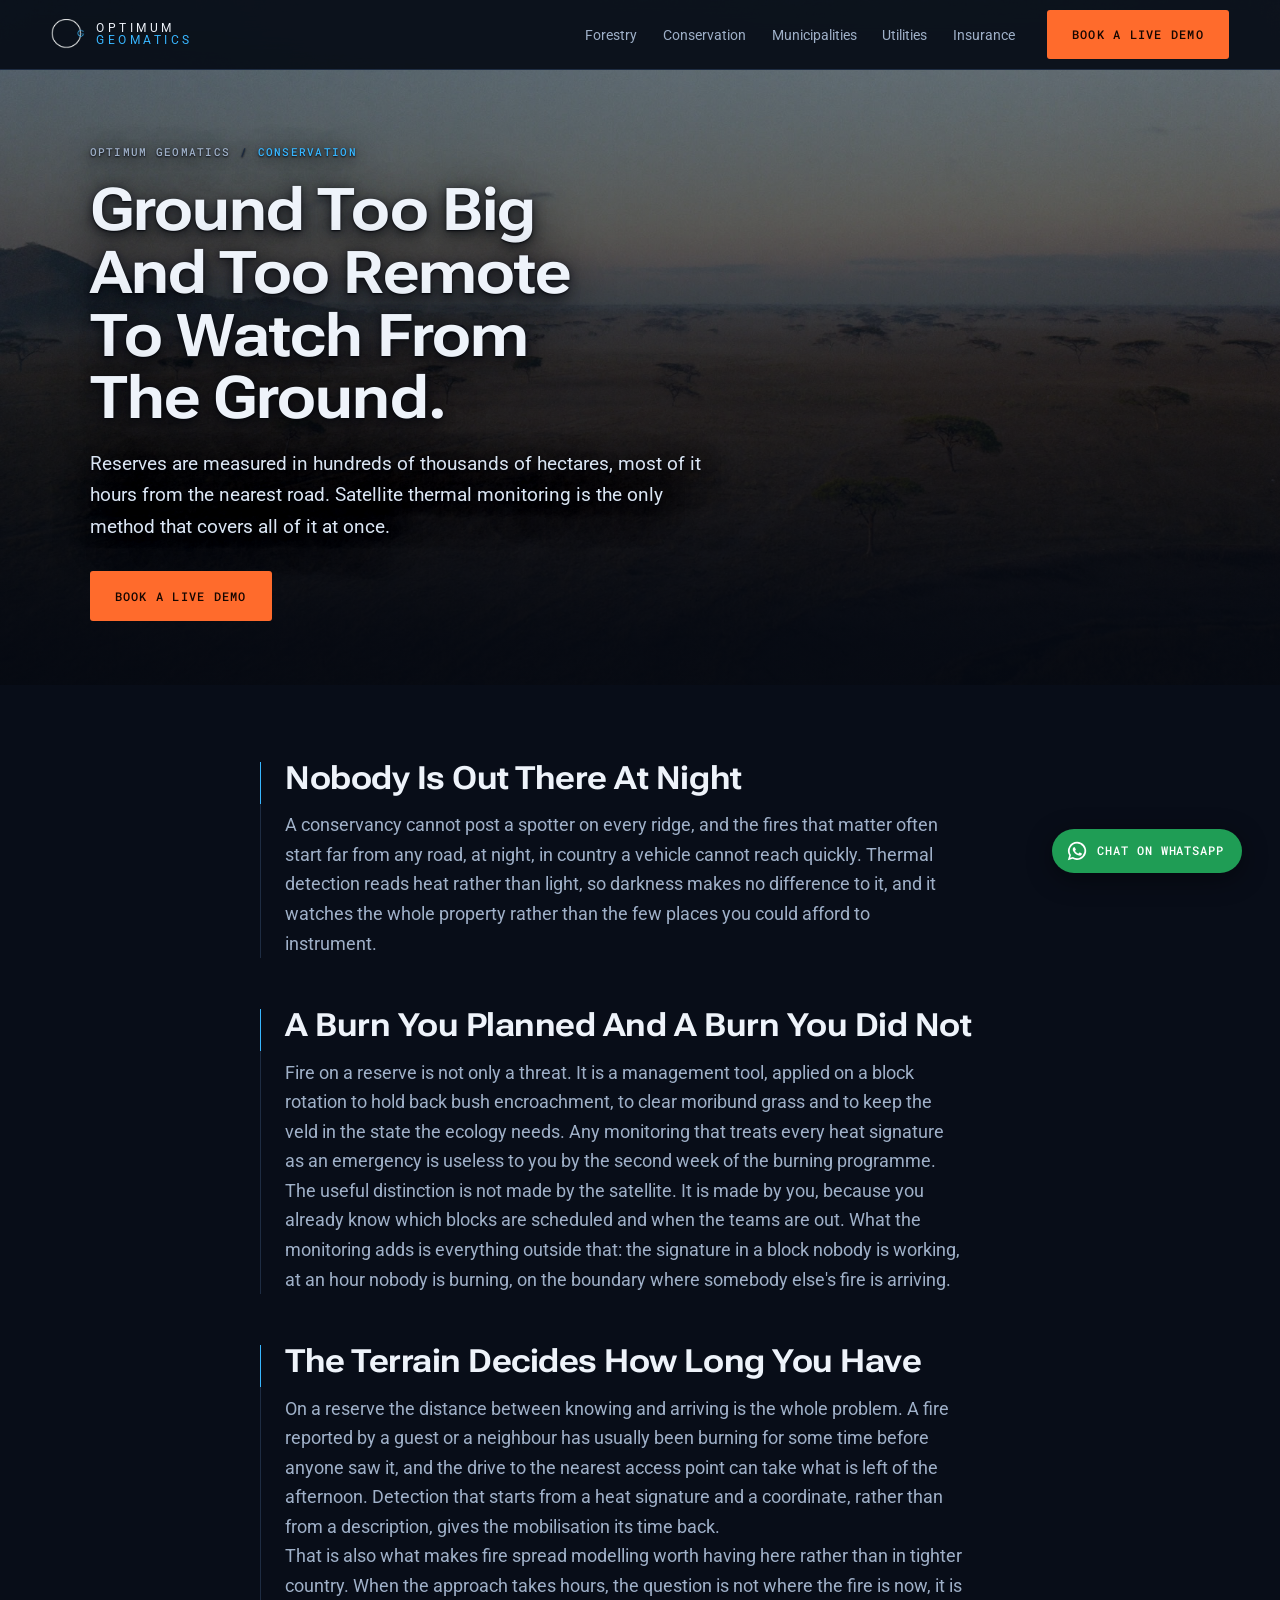
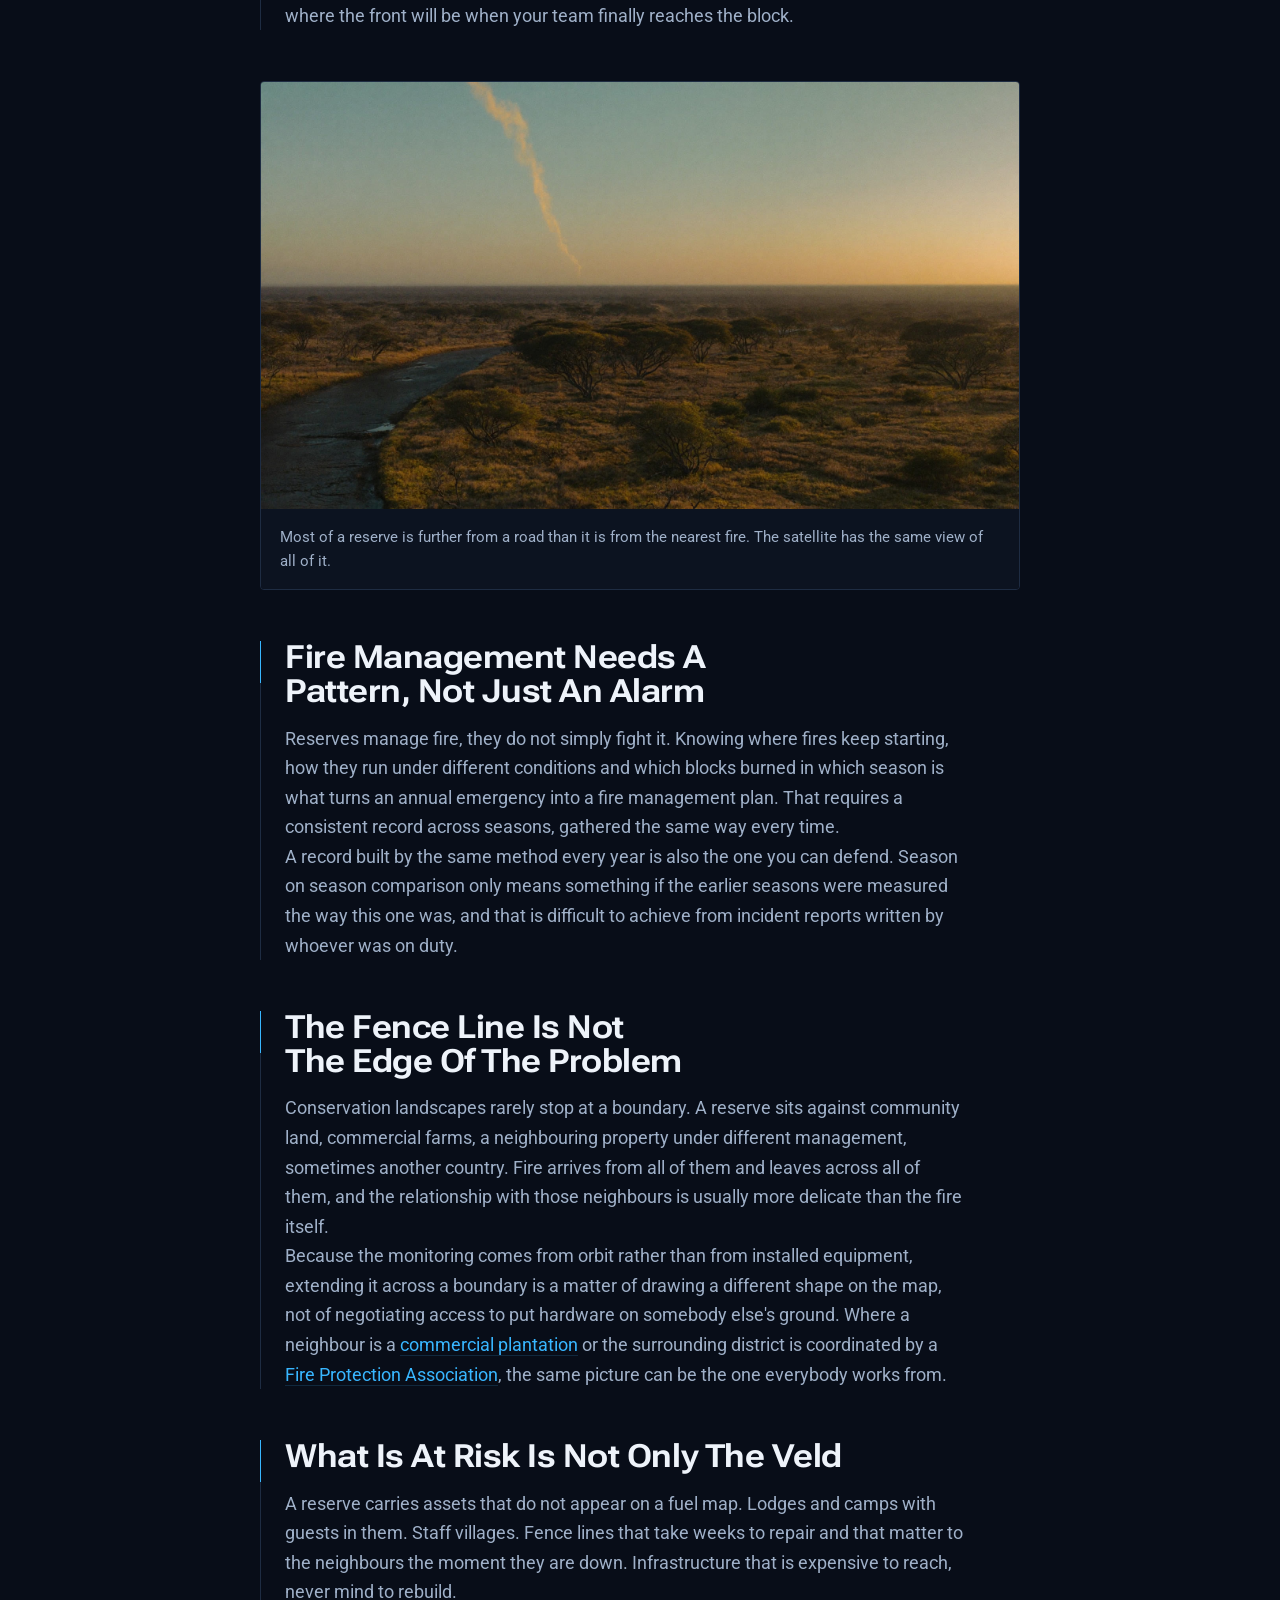
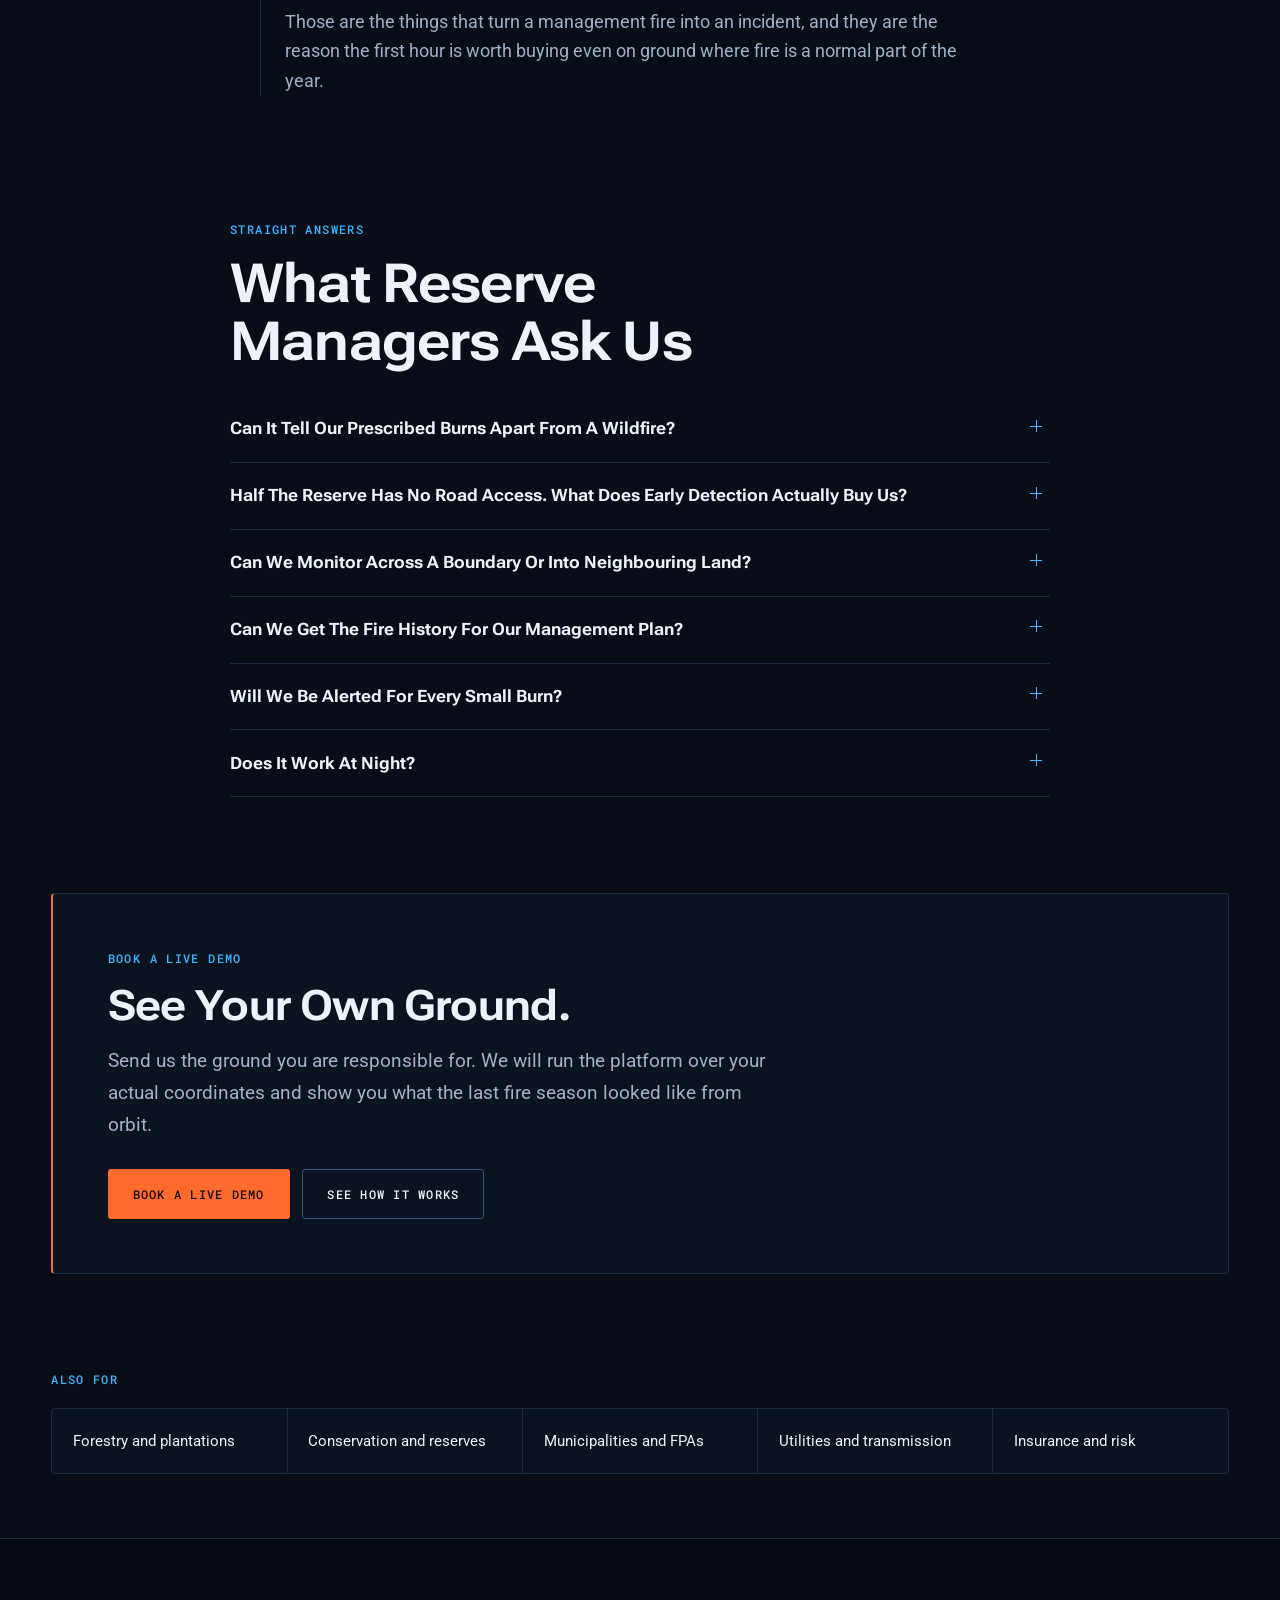
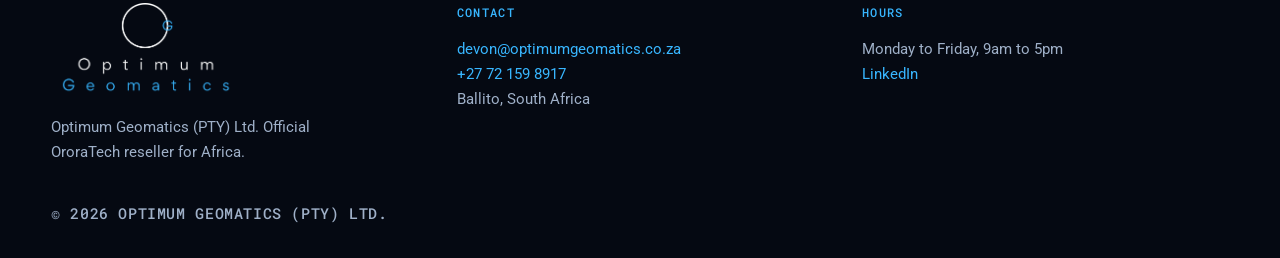
==== commit 327cde2c: "Expand the five sector pages for indexing Search Console had only the homepage and /utilities/ index" ====
--- a/conservation/index.html
+++ b/conservation/index.html
@@ -4,24 +4,25 @@
 <meta charset="utf-8">
 <meta name="viewport" content="width=device-width, initial-scale=1">
 <link rel="canonical" href="https://optimumgeomatics.co.za/conservation/">
-<title>Wildfire Monitoring For Reserves And Conservancies | Optimum Geomatics</title>
-<meta name="description" content="Satellite wildfire detection for national parks, reserves and conservancies across Africa. Monitor remote ground that no tower or patrol can reach.">
+<title>Wildfire Monitoring For Reserves | Optimum Geomatics</title>
+<meta name="description" content="Satellite wildfire monitoring for African reserves and conservancies. Cover remote ground no patrol reaches, and tell prescribed burns from the rest.">
 <meta name="theme-color" content="#080d18">
 <link rel="icon" href="data:image/svg+xml,%3Csvg xmlns='http://www.w3.org/2000/svg' viewBox='0 0 32 32'%3E%3Crect width='32' height='32' rx='7' fill='%23080d18'/%3E%3Ctext x='16' y='23' font-family='Roboto,Arial,sans-serif' font-size='21' font-weight='700' fill='%2338b6ff' text-anchor='middle'%3EG%3C/text%3E%3C/svg%3E">
 <meta property="og:type" content="article">
-<meta property="og:title" content="Wildfire Monitoring For Reserves And Conservancies | Optimum Geomatics">
-<meta property="og:description" content="Satellite wildfire detection for national parks, reserves and conservancies across Africa. Monitor remote ground that no tower or patrol can reach.">
+<meta property="og:title" content="Wildfire Monitoring For Reserves | Optimum Geomatics">
+<meta property="og:description" content="Satellite wildfire monitoring for African reserves and conservancies. Cover remote ground no patrol reaches, and tell prescribed burns from the rest.">
 <meta property="og:url" content="https://optimumgeomatics.co.za/conservation/">
 <meta property="og:image" content="https://optimumgeomatics.co.za/assets/ind-conservation.jpg">
 <meta name="twitter:card" content="summary_large_image">
 <script type="application/ld+json">
-{"@context":"https://schema.org","@type":"WebPage",
- "url":"https://optimumgeomatics.co.za/conservation/","name":"Wildfire Monitoring For Reserves And Conservancies | Optimum Geomatics","description":"Satellite wildfire detection for national parks, reserves and conservancies across Africa. Monitor remote ground that no tower or patrol can reach.",
- "isPartOf":{"@type":"WebSite","url":"https://optimumgeomatics.co.za/"},
- "about":{"@type":"Service","name":"Ground Too Big And Too Remote To Watch From The Ground.","provider":{"@type":"Organization","name":"Optimum Geomatics (PTY) Ltd","url":"https://optimumgeomatics.co.za/"}},
- "breadcrumb":{"@type":"BreadcrumbList","itemListElement":[
-   {"@type":"ListItem","position":1,"name":"Home","item":"https://optimumgeomatics.co.za/"},
-   {"@type":"ListItem","position":2,"name":"Conservation","item":"https://optimumgeomatics.co.za/conservation/"}]}}
+{"@context":"https://schema.org","@graph":[
+{"@type":"WebPage","@id":"https://optimumgeomatics.co.za/conservation/#page","url":"https://optimumgeomatics.co.za/conservation/","name":"Wildfire Monitoring For Reserves | Optimum Geomatics","description":"Satellite wildfire monitoring for African reserves and conservancies. Cover remote ground no patrol reaches, and tell prescribed burns from the rest.","inLanguage":"en","isPartOf":{"@id":"https://optimumgeomatics.co.za/#website"},"primaryImageOfPage":{"@type":"ImageObject","url":"https://optimumgeomatics.co.za/assets/ind-conservation.jpg"},"about":{"@id":"https://optimumgeomatics.co.za/conservation/#service"}},
+{"@type":"Service","@id":"https://optimumgeomatics.co.za/conservation/#service","name":"Wildfire monitoring for conservation areas","serviceType":"Wildfire detection and monitoring","areaServed":{"@type":"Place","name":"Africa"},"provider":{"@id":"https://optimumgeomatics.co.za/#org"},"description":"Satellite wildfire monitoring for African reserves and conservancies. Cover remote ground no patrol reaches, and tell prescribed burns from the rest."},
+{"@type":"BreadcrumbList","@id":"https://optimumgeomatics.co.za/conservation/#crumbs","itemListElement":[
+{"@type":"ListItem","position":1,"name":"Optimum Geomatics","item":"https://optimumgeomatics.co.za/"},
+{"@type":"ListItem","position":2,"name":"Conservation","item":"https://optimumgeomatics.co.za/conservation/"}]},
+{"@type":"FAQPage","@id":"https://optimumgeomatics.co.za/conservation/#faq","mainEntity":[{"@type":"Question","name":"Can it tell our prescribed burns apart from a wildfire?","acceptedAnswer":{"@type":"Answer","text":"Not on its own. The satellite reports heat. You already know which blocks are scheduled and when your teams are out, so the separation is made against your own burn plan. What the monitoring is for is everything outside it."}},{"@type":"Question","name":"Half the reserve has no road access. What does early detection actually buy us?","acceptedAnswer":{"@type":"Answer","text":"Time to mobilise. On ground where the approach takes hours, knowing at ignition rather than when someone sees the smoke is often the entire difference between meeting the fire and following it."}},{"@type":"Question","name":"Can we monitor across a boundary or into neighbouring land?","acceptedAnswer":{"@type":"Answer","text":"Yes. The monitored area is a shape you define, not a property register, so it can follow a landscape, a catchment or a transfrontier area rather than a title deed."}},{"@type":"Question","name":"Can we get the fire history for our management plan?","acceptedAnswer":{"@type":"Answer","text":"Yes. Burn scar and severity mapping accumulates season on season, gathered the same way each time, which is what makes the comparison between years worth anything."}},{"@type":"Question","name":"Will we be alerted for every small burn?","acceptedAnswer":{"@type":"Answer","text":"You control the monitored area, and detections carry a confidence level, so the alerting can be set to what your team will actually act on rather than to everything warm."}},{"@type":"Question","name":"Does it work at night?","acceptedAnswer":{"@type":"Answer","text":"Yes. It reads heat, not light. Night is when a great deal of the reserve is least observed and it makes no difference to the detection."}}]}
+]}
 </script>
 <link rel="preload" href="../assets/fonts/robotoflex-latin.woff2" as="font" type="font/woff2" crossorigin>
 <link rel="preload" href="../assets/fonts/roboto-latin.woff2" as="font" type="font/woff2" crossorigin>
@@ -65,20 +66,62 @@
       <h2>Nobody is out there at night</h2>
       <p>A conservancy cannot post a spotter on every ridge, and the fires that matter often start far from any road, at night, in country a vehicle cannot reach quickly. Thermal detection reads heat rather than light, so darkness makes no difference to it, and it watches the whole property rather than the few places you could afford to instrument.</p>
     </article>
+
+    <article class="pblock reveal">
+      <h2>A burn you planned and a burn you did not</h2>
+      <p>Fire on a reserve is not only a threat. It is a management tool, applied on a block rotation to hold back bush encroachment, to clear moribund grass and to keep the veld in the state the ecology needs. Any monitoring that treats every heat signature as an emergency is useless to you by the second week of the burning programme.</p>
+      <p>The useful distinction is not made by the satellite. It is made by you, because you already know which blocks are scheduled and when the teams are out. What the monitoring adds is everything outside that: the signature in a block nobody is working, at an hour nobody is burning, on the boundary where somebody else's fire is arriving.</p>
+    </article>
+
+    <article class="pblock reveal">
+      <h2>The terrain decides how long you have</h2>
+      <p>On a reserve the distance between knowing and arriving is the whole problem. A fire reported by a guest or a neighbour has usually been burning for some time before anyone saw it, and the drive to the nearest access point can take what is left of the afternoon. Detection that starts from a heat signature and a coordinate, rather than from a description, gives the mobilisation its time back.</p>
+      <p>That is also what makes fire spread modelling worth having here rather than in tighter country. When the approach takes hours, the question is not where the fire is now, it is where the front will be when your team finally reaches the block.</p>
+    </article>
+
+    <figure class="pfig reveal">
+      <img src="../assets/cust-kruger.jpg" alt="Lowveld bushveld at golden hour with a distant smoke column on the horizon" loading="lazy" width="1800" height="1012">
+      <figcaption>Most of a reserve is further from a road than it is from the nearest fire. The satellite has the same view of all of it.</figcaption>
+    </figure>
+
     <article class="pblock reveal">
       <h2>Fire management needs a pattern, not just an alarm</h2>
       <p>Reserves manage fire, they do not simply fight it. Knowing where fires keep starting, how they run under different conditions and which blocks burned in which season is what turns an annual emergency into a fire management plan. That requires a consistent record across seasons, gathered the same way every time.</p>
+      <p>A record built by the same method every year is also the one you can defend. Season on season comparison only means something if the earlier seasons were measured the way this one was, and that is difficult to achieve from incident reports written by whoever was on duty.</p>
     </article>
+
     <article class="pblock reveal">
-      <h2>Working across a border should not mean working blind</h2>
-      <p>Conservation landscapes rarely stop at a fence line, and fire certainly does not. Because the monitoring comes from orbit rather than from installed equipment, extending it across a boundary, a district or a country is a matter of drawing a different shape on the map.</p>
+      <h2>The fence line is not the edge of the problem</h2>
+      <p>Conservation landscapes rarely stop at a boundary. A reserve sits against community land, commercial farms, a neighbouring property under different management, sometimes another country. Fire arrives from all of them and leaves across all of them, and the relationship with those neighbours is usually more delicate than the fire itself.</p>
+      <p>Because the monitoring comes from orbit rather than from installed equipment, extending it across a boundary is a matter of drawing a different shape on the map, not of negotiating access to put hardware on somebody else's ground. Where a neighbour is a <a href="../forestry/">commercial plantation</a> or the surrounding district is coordinated by a <a href="../municipalities/">Fire Protection Association</a>, the same picture can be the one everybody works from.</p>
     </article>
+
+    <article class="pblock reveal">
+      <h2>What is at risk is not only the veld</h2>
+      <p>A reserve carries assets that do not appear on a fuel map. Lodges and camps with guests in them. Staff villages. Fence lines that take weeks to repair and that matter to the neighbours the moment they are down. Infrastructure that is expensive to reach, never mind to rebuild.</p>
+      <p>Those are the things that turn a management fire into an incident, and they are the reason the first hour is worth buying even on ground where fire is a normal part of the year.</p>
+    </article>
+  </section>
+
+  <section class="pfaq">
+    <div class="pfaq-inner">
+      <p class="kicker mono">STRAIGHT ANSWERS</p>
+      <h2>What Reserve Managers Ask Us</h2>
+      <div class="faq-list">
+        <details class="reveal"><summary>Can it tell our prescribed burns apart from a wildfire?</summary><p>Not on its own. The satellite reports heat. You already know which blocks are scheduled and when your teams are out, so the separation is made against your own burn plan. What the monitoring is for is everything outside it.</p></details>
+        <details class="reveal"><summary>Half the reserve has no road access. What does early detection actually buy us?</summary><p>Time to mobilise. On ground where the approach takes hours, knowing at ignition rather than when someone sees the smoke is often the entire difference between meeting the fire and following it.</p></details>
+        <details class="reveal"><summary>Can we monitor across a boundary or into neighbouring land?</summary><p>Yes. The monitored area is a shape you define, not a property register, so it can follow a landscape, a catchment or a transfrontier area rather than a title deed.</p></details>
+        <details class="reveal"><summary>Can we get the fire history for our management plan?</summary><p>Yes. Burn scar and severity mapping accumulates season on season, gathered the same way each time, which is what makes the comparison between years worth anything.</p></details>
+        <details class="reveal"><summary>Will we be alerted for every small burn?</summary><p>You control the monitored area, and detections carry a confidence level, so the alerting can be set to what your team will actually act on rather than to everything warm.</p></details>
+        <details class="reveal"><summary>Does it work at night?</summary><p>Yes. It reads heat, not light. Night is when a great deal of the reserve is least observed and it makes no difference to the detection.</p></details>
+      </div>
+    </div>
   </section>
 
   <section class="pcta">
     <div class="pcta-inner reveal">
       <p class="kicker mono">BOOK A LIVE DEMO</p>
-      <h2>See Your Reserve The Way The Satellites Do.</h2>
+      <h2>See Your Own Ground.</h2>
       <p class="lede">Send us the ground you are responsible for. We will run the platform over your actual coordinates and show you what the last fire season looked like from orbit.</p>
       <div class="pcta-row">
         <a class="btn btn-accent" href="../#demo">Book a live demo</a>
--- a/assets/site.css
+++ b/assets/site.css
@@ -167,18 +167,17 @@
    gradient's plateau and the frame corners stay live. */
 .band::before{content:"";position:absolute;inset:-300% -8%;pointer-events:none;z-index:-1;
   opacity:calc(.25 + .75*var(--k,1));
-  background:radial-gradient(ellipse 68% 44% at 50% 50%,rgba(4,6,14,var(--sa,.66)) 0%,rgba(4,6,14,calc(var(--sa,.66)*.82)) 40%,rgba(4,6,14,0) 74%)}
-.band:nth-child(1){top:20vh;--sa:.52}
-.band:nth-child(2){top:20vh;--sa:.54}
-.band:nth-child(3){top:18vh;--sa:.76}   /* the cloud deck is the brightest footage in the film */
-.band:nth-child(4){top:18vh;--sa:.62}
-.band-settle{top:auto;bottom:12vh;--sa:.62}
+  background:radial-gradient(ellipse 72% 46% at 34% 50%,rgba(4,6,14,var(--sa,.66)) 0%,rgba(4,6,14,calc(var(--sa,.66)*.86)) 46%,rgba(4,6,14,0) 82%)}
+.band:nth-child(1){top:20vh;--sa:.88}   /* solar panels and sun flare are bright */
+.band:nth-child(2){top:20vh;--sa:.93}   /* Earth is bright under this beat */
+.band:nth-child(3){top:18vh;--sa:.88}   /* bright Cape sky behind the smoke */
+.band:nth-child(4){top:18vh;--sa:.84}
+.band-settle{top:auto;bottom:12vh;--sa:.86}
 /* The settle sits over the brightest part of the resting frame, the glow above the
    fire line, so its scrim is anchored to the bottom edge and centred on the headline
    rather than on the block. Measured at 2.65:1 before this. */
 .band-settle::before{inset:-150% -8% -55% -8%;
-  background:radial-gradient(ellipse 80% 52% at 46% 48%,rgba(4,6,14,var(--sa,.9)) 0%,rgba(4,6,14,calc(var(--sa,.9)*.88)) 46%,rgba(4,6,14,0) 80%)}
-
+  background:radial-gradient(ellipse 74% 54% at 34% 48%,rgba(4,6,14,var(--sa,.9)) 0%,rgba(4,6,14,calc(var(--sa,.9)*.9)) 50%,rgba(4,6,14,0) 84%)}
 .band h1,.band .line{
   font-family:var(--display);font-weight:700;font-variation-settings:"wdth" 128;
   text-transform:capitalize;
--- a/assets/page.css
+++ b/assets/page.css
@@ -56,3 +56,27 @@
   .subpage .nav-links{display:none}
   .phero{padding-top:7rem}
 }
+
+/* ---------- inline figure inside the reading column ---------- */
+.pfig{margin:0;border:1px solid var(--panel-line);border-radius:4px;overflow:hidden}
+.pfig img{width:100%;display:block}
+.pfig figcaption{padding:1rem 1.2rem;color:var(--text-2);font-size:.92rem;background:var(--panel-2)}
+
+/* ---------- the FAQ ---------- */
+.pfaq{padding-block:clamp(2rem,4vw,3rem)}
+.pfaq-inner{width:var(--wrap);margin-inline:auto;max-width:820px}
+.pfaq .faq-list{margin-top:1.6rem}
+.pfaq details{border-bottom:1px solid var(--panel-line)}
+.pfaq summary{cursor:pointer;padding:1.2rem 2.4rem 1.2rem 0;position:relative;list-style:none;
+  font-family:var(--display);font-weight:700;font-variation-settings:"wdth" 112;font-size:1.04rem;
+  text-transform:capitalize}
+.pfaq summary::-webkit-details-marker{display:none}
+.pfaq summary::after{content:"";position:absolute;right:.5rem;top:1.78em;width:12px;height:1px;background:var(--signal)}
+.pfaq summary::before{content:"";position:absolute;right:calc(.5rem + 5.5px);top:calc(1.78em - 6px);width:1px;height:12px;background:var(--signal);transition:transform .4s var(--ease),opacity .4s var(--ease)}
+.pfaq details[open] summary::before{transform:scaleY(0);opacity:0}
+.pfaq details p{padding:0 2rem 1.4rem 0;color:var(--text-2);font-size:.99rem;max-width:66ch}
+
+/* prose links read as links without shouting */
+.pblock a{color:var(--signal);border-bottom:1px solid var(--signal-muted);
+  transition:border-color .3s var(--ease)}
+.pblock a:hover{border-color:var(--signal)}
